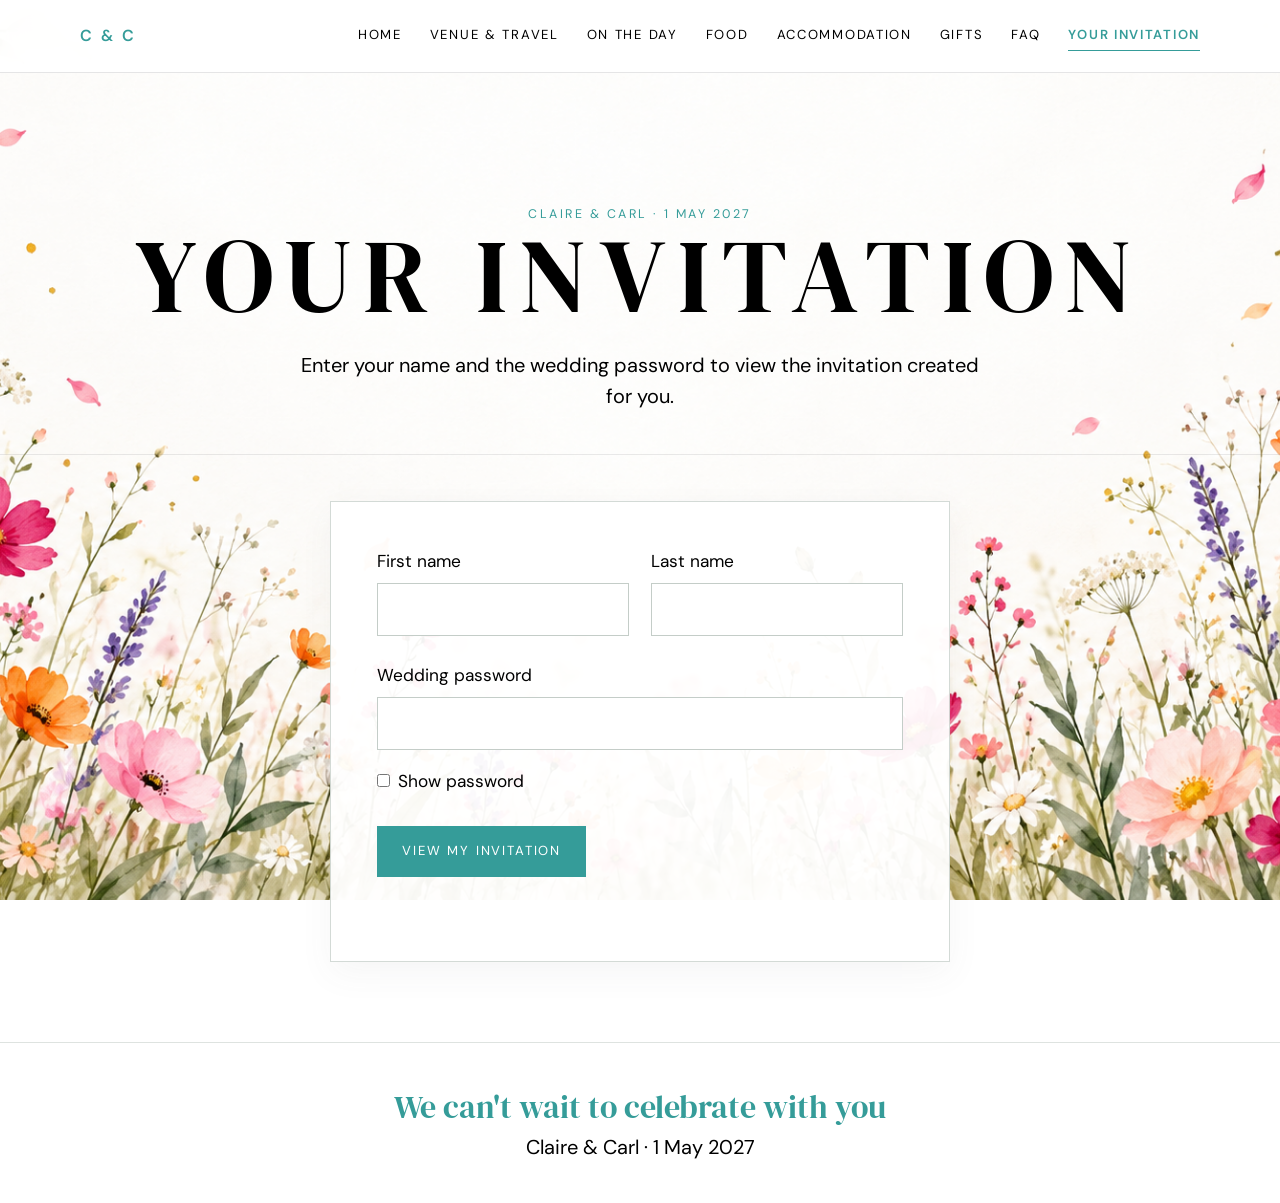
==== invitation/index.html @ d4957aa5 "Add files via upload" ====
<!doctype html>
<html lang="en">
<head>
  <meta charset="utf-8">
  <script>document.documentElement.classList.add('has-js');</script>
  <meta name="viewport" content="width=device-width, initial-scale=1">
  <meta name="description" content="Your invitation to Claire and Carl's wedding — 1 May 2027">
  <meta name="theme-color" content="#ffffff">
  <title>Your Invitation | Claire & Carl</title>

  <link rel="icon" href="/favicon.ico" sizes="any">
  <link rel="icon" type="image/png" sizes="32x32" href="/favicon-32x32.png">
  <link rel="icon" type="image/png" sizes="16x16" href="/favicon-16x16.png">
  <link rel="apple-touch-icon" href="/apple-touch-icon.png">

  <link rel="stylesheet" href="/styles.css">
  <script src="/script.js" defer></script>

  <style>
    [hidden] {
      display: none !important;
    }

    .invitation-page {
      overflow-x: hidden;
    }

    .invitation-login-hero {
      padding-bottom: 42px;
    }

    .invitation-login-wrap {
      width: min(620px, calc(100% - 36px));
      margin: 0 auto;
      padding: 46px 0 80px;
    }

    .login-card {
      border: 1px solid var(--line);
      background: rgba(255,255,255,.95);
      padding: clamp(26px, 5vw, 46px);
    }

    .login-card .rsvp-form {
      border-top: 0;
      padding-top: 0;
    }

    .password-visibility {
      display: inline-flex;
      align-items: center;
      gap: 8px;
      margin-top: 10px;
      color: var(--muted);
      font-size: .92rem;
      cursor: pointer;
      user-select: none;
    }

    .password-visibility input {
      width: auto;
      margin: 0;
    }

    .invitation-shell {
      width: min(920px, calc(100% - 36px));
      margin: 0 auto;
      padding: 54px 0 90px;
    }

    .guest-greeting {
      display: flex;
      justify-content: space-between;
      align-items: center;
      gap: 20px;
      margin-bottom: 18px;
    }

    .guest-greeting p {
      margin: 0;
      color: var(--muted);
    }

    .text-button {
      border: 0;
      border-bottom: 1px solid currentColor;
      background: transparent;
      color: var(--accent);
      padding: 2px 0;
      font: inherit;
      font-size: .9rem;
      cursor: pointer;
    }

    .invitation-card {
      position: relative;
      border: 1px solid var(--line);
      background: rgba(255,255,255,.95);
      padding: clamp(34px, 7vw, 76px) clamp(24px, 7vw, 70px);
      text-align: center;
      box-shadow: 0 18px 45px rgba(23,23,23,.05);
    }

    .invitation-card::before,
    .invitation-card::after {
      content: "";
      position: absolute;
      width: 76px;
      height: 1px;
      background: var(--accent);
      top: 34px;
    }

    .invitation-card::before {
      left: 34px;
    }

    .invitation-card::after {
      right: 34px;
    }

    .invitation-owner-label {
      margin: 0 0 14px;
      text-transform: uppercase;
      letter-spacing: .2em;
      font-size: .74rem;
    }

 .invitation-party {
  margin: 0;
  font-family: "Bebas Neue", Impact, sans-serif;
  font-size: clamp(2.6rem, 8vw, 5.4rem);
  line-height: .95;
  font-weight: 400;
  text-transform: uppercase;
}

   .invitation-script {
  margin: 14px 0 12px;
  font-family: "DM Serif Display", Georgia, serif;
  font-size: clamp(2.6rem, 7vw, 4.6rem);
  line-height: 1;
  font-weight: 400;
  font-style: italic;
  color: var(--accent);
}
  
   .invite-type-pill {
  display: inline-block;
  margin-top: 22px;
  background: var(--accent);
  color: #ffffff;
  border: 1px solid var(--accent);
  padding: 11px 20px 10px;
  text-transform: uppercase;
  letter-spacing: .14em;
  font-size: .86rem;
  font-weight: 600;
}

    .invitation-copy {
      max-width: 620px;
      margin: 24px auto 0;
      color: var(--muted);
      font-size: 1.12rem;
    }

    .invitation-date {
      margin: 24px 0 0;
      text-transform: uppercase;
      letter-spacing: .15em;
      font-size: 1rem;
    }

    .plans-grid {
      display: grid;
      grid-template-columns: repeat(3, 1fr);
      gap: 18px;
      margin-top: 24px;
    }

    .plan-card {
      border: 1px solid var(--line);
      padding: 24px;
      background: rgba(255,255,255,.94);
    }

    .plan-card p {
      margin: 0;
      color: var(--muted);
    }

    .plan-card strong {
      display: block;
      margin-top: 4px;
      font-size: 1.35rem;
      font-weight: 500;
      color: var(--ink);
    }

    .dashboard-section {
      padding-top: 58px;
    }

    .dashboard-section + .dashboard-section {
      margin-top: 56px;
      border-top: 1px solid var(--line);
    }

    /* Put saved RSVP status ahead of invitation details. */
    .invitation-shell.rsvp-first #rsvp-section {
      padding-top: 12px;
      margin-top: 0;
      border-top: 0;
    }


    .dashboard-section h2 {
      margin: 0 0 12px;
      font-family: "DM Serif Display", Georgia, serif;
      font-size: clamp(2.1rem, 5vw, 3.4rem);
      line-height: 1;
      font-weight: 400;
    }

    .dashboard-section > p {
      max-width: 680px;
      margin: 0;
      color: var(--muted);
    }

    .guest-list {
      list-style: none;
      padding: 0;
      margin: 28px 0 0;
      border-top: 1px solid var(--line);
    }

    .guest-list li {
      display: flex;
      justify-content: space-between;
      gap: 20px;
      padding: 16px 0;
      border-bottom: 1px solid var(--line);
    }

    .guest-list span:last-child {
      color: var(--muted);
      font-size: .9rem;
    }

    .rsvp-panel {
      margin-top: 30px;
      padding: clamp(24px, 5vw, 42px);
      border: 1px solid var(--line);
      background: rgba(255,255,255,.95);
    }

    .rsvp-panel .rsvp-form {
      border-top: 0;
      padding-top: 0;
    }

    .response-panel {
      margin-top: 30px;
      padding: clamp(26px, 5vw, 42px);
      background: var(--soft);
      border-left: 2px solid var(--accent);
    }

    .response-panel h3 {
      margin: 0 0 10px;
      font-family: "DM Serif Display", Georgia, serif;
      font-size: 2rem;
      font-weight: 400;
    }

    .response-panel p {
      margin: 8px 0 0;
    }

    .action-row {
      display: flex;
      flex-wrap: wrap;
      gap: 12px;
      margin-top: 26px;
    }

    .action-row .button,
    .action-row .map-link {
      margin-top: 0;
    }

    .button.secondary {
      background: transparent;
      color: var(--accent);
      border-color: var(--accent);
    }

    .button.secondary:hover {
      background: var(--accent);
      color: var(--paper-light);
    }

    .nav-invitation-priority {
      font-weight: 600;
    }

    /* Guests who declined only see their invitation and saved RSVP. */
    body.invitation-declined .site-header {
      display: none !important;
    }
    body.invitation-declined #rsvp-panel,
    body.invitation-declined #continue-page-button {
      display: none !important;
    }

    @media (max-width: 820px) {
      .plans-grid {
        grid-template-columns: 1fr;
      }

      .nav-links .nav-invitation-priority {
        order: -1;
      }

      .guest-greeting {
        align-items: flex-start;
        flex-direction: column;
      }
    }

    @media (max-width: 560px) {
      .invitation-login-wrap,
      .invitation-shell {
        width: min(100% - 28px, 920px);
      }

      .invitation-card::before,
      .invitation-card::after {
        width: 42px;
        top: 24px;
      }

      .invitation-card::before {
        left: 20px;
      }

      .invitation-card::after {
        right: 20px;
      }

      .guest-list li {
        flex-direction: column;
        gap: 2px;
      }
    }

    @media (prefers-reduced-motion: reduce) {
      html {
        scroll-behavior: auto;
      }

      *,
      *::before,
      *::after {
        animation-duration: .01ms !important;
        animation-iteration-count: 1 !important;
        transition-duration: .01ms !important;
      }
    }
    /* Invitation page typography */
.invitation-page {
  font-family: "DM Sans", Arial, sans-serif;
}

.invitation-page .page-hero h1,
.invitation-page .invitation-party,
.invitation-page .invitation-script,
.invitation-page .dashboard-section h2,
.invitation-page .response-panel h3 {
  font-family: "DM Serif Display", Georgia, serif;
}
  </style>
</head>

<body class="invitation-page theme-invitation">

  <header class="site-header">
    <nav class="nav" aria-label="Primary navigation">

      <a class="brand" href="/">C & C</a>

      <button
        class="menu-button"
        type="button"
        aria-expanded="false"
        aria-controls="primary-navigation">
        Menu
      </button>

     
<div class="nav-links" id="primary-navigation">
    <a href="/index.html">Home</a>
    <a href="/venue.html">Venue &amp; Travel</a>
    <a href="/on-the-day.html">On The Day</a>
    <a href="/food.html">Food</a>
    <a href="/accommodation.html">Accommodation</a>
    <a href="/gifts.html">Gifts</a>
    <a href="/faq.html">FAQ</a>
    <a href="/invitation/" id="invitation-nav-label" class="nav-invitation-priority" aria-current="page">Your Invitation</a>
</div>


    </nav>
  </header>

  <main>

    <div id="login-view">

      <section class="page-hero invitation-login-hero">
        <p class="eyebrow">Claire & Carl · 1 May 2027</p>
        <h1>Your Invitation</h1>
        <p>
          Enter your name and the wedding password to view the invitation
          created for you.
        </p>
      </section>

      <section class="invitation-login-wrap">

        <div class="login-card">

          <form id="invite-login" class="rsvp-form">

            <div class="form-grid">

              <div class="form-field">
                <label for="first-name">First name</label>
                <input
                  id="first-name"
                  type="text"
                  autocomplete="given-name"
                  required>
              </div>

              <div class="form-field">
                <label for="last-name">Last name</label>
                <input
                  id="last-name"
                  type="text"
                  autocomplete="family-name"
                  required>
              </div>

              <div class="form-field form-field-full">

                <label for="invite-password">Wedding password</label>

                <input
                  id="invite-password"
                  type="password"
                  autocomplete="current-password"
                  required>

                <label
                  class="password-visibility"
                  for="show-password">

                  <input
                    id="show-password"
                    type="checkbox">

                  <span>Show password</span>
                </label>

              </div>

            </div>

            <button
              class="submit-button"
              type="submit">
              View my invitation
            </button>

            <p
              id="login-status"
              class="password-error"
              aria-live="polite">
            </p>

          </form>

        </div>

      </section>

    </div>


    <section
      id="invitation-view"
      class="invitation-shell"
      hidden>

      <div class="guest-greeting">

        <p id="welcome-text"></p>

        <button
          id="sign-out-button"
          type="button"
          class="text-button">
          Not you? Sign out
        </button>

      </div>


      <article
        class="invitation-card"
        aria-labelledby="invitation-party">

        <p class="invitation-owner-label">
          This invitation belongs to
        </p>

        <h1
          id="invitation-party"
          class="invitation-party">
        </h1>

        <p class="invitation-script">
          You're invited!
        </p>

        <span
          id="invite-type-pill"
          class="invite-type-pill">
        </span>

        <p
          id="invitation-copy"
          class="invitation-copy">
        </p>

        <p class="invitation-date">
          Saturday · 1 May · 2027
        </p>

      </article>


      <div
        class="plans-grid"
        aria-label="Your wedding plans">

        <div class="plan-card">
          <p>Your invitation</p>
          <strong id="plan-invite-type"></strong>
        </div>

        <div class="plan-card">
          <p>Please arrive</p>
          <strong id="plan-arrival"></strong>
        </div>

        <div class="plan-card">
          <p>People invited</p>
          <strong id="plan-guest-count"></strong>
        </div>

      </div>


      <br>


      <section
        class="dashboard-section"
        aria-labelledby="included-heading">

        <p class="eyebrow">
          Your party
        </p>

        <h2 id="included-heading">
          Who is included
        </h2>

        <p>
          These are the people covered by this invitation.
        </p>

        <ul
          id="invited-guest-list"
          class="guest-list">
        </ul>

      </section>


      <section
        id="rsvp-section"
        class="dashboard-section"
        aria-labelledby="rsvp-heading">

        <p class="eyebrow">
          Your response
        </p>

        <h2 id="rsvp-heading">
          RSVP
        </h2>

        <p id="rsvp-intro">
          Please confirm who from your party will be joining us to celebrate
          by 1st February 2027. Change of plans? No worries at all - you’re
          welcome to pop back to this page and update your details anytime
          before the deadline.
        </p>


        <div
          id="rsvp-panel"
          class="rsvp-panel">

          <form
            id="rsvp-form"
            class="rsvp-form"
            action="https://api.carlandclaire.co.uk/rsvp"
            method="POST">

            <input
              type="hidden"
              name="_subject"
              value="New wedding RSVP">

            <input
              type="hidden"
              id="party-name"
              name="Invitation party">

            <input
              type="hidden"
              id="invite-type"
              name="Invite type">

            <input
              type="hidden"
              id="selected-guests"
              name="Guests attending">

            <input
              type="hidden"
              id="login-name"
              name="Logged in as">

            <input
              type="hidden"
              id="login-first-name"
              name="Logged in first name">

            <input
              type="hidden"
              id="session-token"
              name="Session token">

            <input
              type="hidden"
              id="submission-id"
              name="Submission ID">


            <div class="form-grid">

              <div class="form-field form-field-full">

                <label for="email">
                  Email address
                </label>

                <input
                  id="email"
                  name="Email"
                  type="email"
                  autocomplete="email"
                  required>

              </div>


              <fieldset class="form-field form-field-full">

                <legend>
                  Please confirm your attendance
                </legend>

                <label class="radio-option">

                  <input
                    type="radio"
                    name="Attending"
                    value="Yes"
                    required>

                  <span>Attending</span>

                </label>

                <label class="radio-option">

                  <input
                    type="radio"
                    name="Attending"
                    value="No"
                    required>

                  <span>Not attending</span>

                </label>

              </fieldset>


              <fieldset
                id="guest-fieldset"
                class="form-field form-field-full">

                <legend>
                  Who is this RSVP for?
                </legend>

                <p class="optional">
                  Please select everyone you are confirming for.
                </p>

                <div id="guest-options"></div>

              </fieldset>


              <div class="form-field form-field-full">

                <label for="dietary">
                  Dietary requirements or allergies
                </label>

                <textarea
                  id="dietary"
                  name="Dietary requirements"
                  rows="4"
                  placeholder="Known requirements will appear here automatically. You can edit them before submitting."></textarea>

              </div>


              <div class="form-field">

                <label for="phone">
                  Phone number
                  <span class="optional">(optional)</span>
                </label>

                <input
                  id="phone"
                  name="Phone number"
                  type="tel"
                  autocomplete="tel">

              </div>


              <div class="form-field form-field-full">

                <label for="message">
                  Message for Claire and Carl
                  <span class="optional">(optional)</span>
                </label>

                <textarea
                  id="message"
                  name="Message"
                  rows="4"></textarea>

              </div>

            </div>


            <button
              class="submit-button"
              type="submit">
              Send RSVP
            </button>

          </form>

        </div>


        <div
          id="response-panel"
          class="response-panel"
          hidden
          tabindex="-1"
          aria-live="polite">

          <h3 id="response-heading">
            Thank you!
          </h3>

          <p id="response-text"></p>

          <p id="response-follow-up">
            Your response has been sent.
          </p>

          <p class="optional" style="margin-top: 16px;">
            You should receive a confirmation email shortly.
            If you can't find it, please check your spam or junk folder.
          </p>

          <a id="continue-page-button" class="button secondary" href="/" hidden>
            Continue to the page you requested
          </a>

          <button
            id="edit-response-button"
            class="button secondary"
            type="button">
            Change this response
          </button>

        </div>

      </section>


      <section
        class="dashboard-section"
        aria-labelledby="useful-heading">

        <p class="eyebrow">
          Useful information
        </p>

        <h2 id="useful-heading">
          Plan your day
        </h2>

        <p>
          Everything else you need is still available across the wedding
          website.
        </p>

        <div class="action-row">

          <a
            class="button"
            href="/on-the-day.html">
            On the day
          </a>

          <a
            class="button"
            href="/venue.html">
            Venue & Travel
          </a>

          <a
            class="button"
            href="/faq.html">
            FAQs
          </a>

        </div>

      </section>

    </section>

  </main>


  <footer class="site-footer">

    <p class="footer-script">
      We can't wait to celebrate with you
    </p>

    <p>
      Claire & Carl · 1 May 2027
    </p>

  </footer>


  <script>

    const WORKER_LOGIN_URL =
      "https://api.carlandclaire.co.uk/login";

    const WORKER_RSVP_URL =
      "https://api.carlandclaire.co.uk/rsvp";

    const WORKER_INVITATION_URL =
      "https://api.carlandclaire.co.uk/invitation";

    const STORAGE_KEY =
      "carl-claire-your-invitation-v1";

    // Only accept a same-site return destination supplied by the access gate.
    function requestedReturnPath() {
      const raw = new URLSearchParams(window.location.search).get("next");
      if (!raw || !raw.startsWith("/") || raw.startsWith("//")) return null;
      try {
        const url = new URL(raw, window.location.origin);
        if (url.origin !== window.location.origin ||
            url.pathname.startsWith("/invitation")) return null;
        return url.pathname + url.search + url.hash;
      } catch {
        return null;
      }
    }

    function returnAfterRsvpIfAppropriate(data) {
      const destination = requestedReturnPath();
      if (!destination || !data?.rsvp || data.rsvp.attending === "No") return false;
      window.location.replace(destination);
      return true;
    }


    const INVITE_DETAILS = {

      Day: {
        label: "Day invitation",
        arrival: "1:00–1:30 PM",
        copy:
          "We would love you to join us for the ceremony and celebrate with us throughout the day and evening."
      },

      Evening: {
        label: "Evening invitation",
        arrival: "7:00 PM onwards",
        copy:
          "We would love you to join us for the evening celebration, with music, food and plenty of dancing."
      }

    };


    const UNIQUE_FIRST_NAMES = {
          "andrea": "pickering",
          "andrew": "barr",
          "anna": "desalvo",
          "anne": "wall",
          "anya": "pickering",
          "arwel": "williams",
          "ben": "unwin",
          "buster": "dickinson",
          "camilla": "dickinson",
          "carl": "potter",
          "carrie": "potter-williams",
          "daniel": "doughty",
          "darcie": "pickering",
          "debbie": "unwin",
          "eben": "howe",
          "eirlys": "potter",
          "ellen": "smith",
          "emily": "cotton",
          "erin": "jeffries",
          "evie-mair": "potter",
          "fiona": "potter",
          "frank": "dickinson",
          "gemma": "stokes",
          "harper": "unwin",
          "ian": "potter",
          "iris": "potter",
          "jamie": "unwin",
          "jane": "potter",
          "jean": "potter",
          "jody": "smith",
          "joe": "casey",
          "joel": "mcavenne",
          "julie": "bennett",
          "karen": "unwin",
          "kathryn": "potter",
          "katie": "davies",
          "kyle": "potter",
          "leonie": "fiveash",
          "lindsey": "norton",
          "lisa": "potter",
          "lizzie": "pidd",
          "marc": "tait",
          "mark": "potter",
          "matthew": "potter",
          "maxwell": "potter-williams",
          "mick": "potter",
          "neil": "perkins",
          "pat": "fidler",
          "pete": "owen",
          "phoebe": "potter",
          "richard": "unwin",
          "rowena": "doughty",
          "sally": "lebrun",
          "samuel": "unwin",
          "scott": "openshaw",
          "sid": "morris",
          "sioned": "perkins",
          "sophie": "norton",
          "stella": "wall",
          "summer": "wilson-williams",
          "thomas": "tracy",
          "tilly": "wynne-thompson",
          "tomos": "potter",
          "tony": "potter",
          "tristan": "pickering",
          "vicki": "lloyd",
          "will": "unwin",
          "zac": "gaskell"
    };


    const loginView =
      document.getElementById("login-view");

    const invitationView =
      document.getElementById("invitation-view");

    const loginForm =
      document.getElementById("invite-login");

    const firstNameInput =
      document.getElementById("first-name");

    const lastNameInput =
      document.getElementById("last-name");

    const passwordInput =
      document.getElementById("invite-password");

    const showPasswordToggle =
      document.getElementById("show-password");

    const loginStatus =
      document.getElementById("login-status");

    const signOutButton =
      document.getElementById("sign-out-button");

    const invitationNavLabel =
      document.getElementById("invitation-nav-label");


    const partyHeading =
      document.getElementById("invitation-party");

    const inviteTypePill =
      document.getElementById("invite-type-pill");

    const invitationCopy =
      document.getElementById("invitation-copy");

    const welcomeText =
      document.getElementById("welcome-text");

    const planInviteType =
      document.getElementById("plan-invite-type");

    const planArrival =
      document.getElementById("plan-arrival");

    const planGuestCount =
      document.getElementById("plan-guest-count");

    const invitedGuestList =
      document.getElementById("invited-guest-list");


    const rsvpPanel =
      document.getElementById("rsvp-panel");

    const rsvpIntro = document.getElementById("rsvp-intro");
    const originalRsvpIntro = rsvpIntro.textContent;

    const rsvpForm =
      document.getElementById("rsvp-form");

    const guestOptions =
      document.getElementById("guest-options");

    const guestFieldset =
      document.getElementById("guest-fieldset");

    const emailInput =
      document.getElementById("email");

    const dietaryTextarea =
      document.getElementById("dietary");

    const phoneInput =
      document.getElementById("phone");

    const messageInput =
      document.getElementById("message");

    const selectedGuestsInput =
      document.getElementById("selected-guests");

    const partyInput =
      document.getElementById("party-name");

    const inviteTypeInput =
      document.getElementById("invite-type");

    const loginNameInput =
      document.getElementById("login-name");

    const loginFirstNameInput =
      document.getElementById("login-first-name");

    const sessionTokenInput =
      document.getElementById("session-token");

    const submissionIdInput =
      document.getElementById("submission-id");

    const attendanceRadios =
      document.querySelectorAll(
        'input[name="Attending"]'
      );

    const responsePanel =
      document.getElementById("response-panel");

    const responseHeading =
      document.getElementById("response-heading");

    const responseText =
      document.getElementById("response-text");

    const responseFollowUp =
      document.getElementById("response-follow-up");

    const editResponseButton =
      document.getElementById("edit-response-button");

    const continuePageButton =
      document.getElementById("continue-page-button");

    const requestedPage = requestedReturnPath();
    if (requestedPage) {
      continuePageButton.href = requestedPage;
    }

    const rsvpSection = document.getElementById("rsvp-section");
    const invitationCard = invitationView.querySelector(".invitation-card");
    const usefulSection = document.getElementById("useful-heading").closest(".dashboard-section");

    function placeRsvpSectionFirst(hasResponded) {
      invitationView.classList.toggle("rsvp-first", Boolean(hasResponded));
      if (hasResponded) {
        // Keep the welcome/sign-out controls first, then the RSVP status.
        invitationView.insertBefore(rsvpSection, invitationCard);
      } else {
        // Keep the original invitation-first layout for guests yet to RSVP.
        invitationView.insertBefore(rsvpSection, usefulSection);
      }
    }


    // Declined parties can review their saved response, but cannot browse
    // the other pages or amend their RSVP. The Worker also enforces the lock.
    function applyDeclinedPageRestriction(data) {
      const declined = data?.rsvp?.attending === "No";
      document.body.classList.toggle("invitation-declined", declined);
      usefulSection.hidden = declined;
      continuePageButton.hidden = declined || !requestedPage;
      if (declined) {
        editResponseButton.hidden = true;
        rsvpPanel.hidden = true;
      }
    }

    let invitation = null;
    let dietaryWasEdited = false;


    showPasswordToggle.addEventListener(
      "change",
      () => {

        passwordInput.type =
          showPasswordToggle.checked
            ? "text"
            : "password";

      }
    );


    function thankYouFirstName(data) {

      if (data.loginFirstName) {

        const first =
          data.loginFirstName
            .trim()
            .split(/\s+/)[0];

        return first.replace(
          /\b[a-z]/g,
          letter => letter.toUpperCase()
        );

      }

      if (
        data.loginDisplayName ===
        "Auntie Pat"
      ) {
        return "Pat";
      }

      return (
        data.loginDisplayName || ""
      )
        .trim()
        .split(/\s+/)[0] || "there";

    }


    function titleCaseName(value) {

      return value
        .split("-")
        .map(
          part =>
            part
              ? part[0].toUpperCase() +
                part.slice(1)
              : part
        )
        .join("-");

    }


    function autofillLastName() {

      const firstName =
        firstNameInput.value
          .trim()
          .toLowerCase();

      const uniqueLastName =
        UNIQUE_FIRST_NAMES[firstName];


      if (uniqueLastName) {

        lastNameInput.value =
          titleCaseName(
            uniqueLastName
          );

        lastNameInput.dataset.autofilled =
          "true";

      } else if (
        lastNameInput.dataset.autofilled ===
        "true"
      ) {

        lastNameInput.value = "";

        lastNameInput.dataset.autofilled =
          "false";

      }

    }


    firstNameInput.addEventListener(
      "input",
      autofillLastName
    );

    firstNameInput.addEventListener(
      "change",
      autofillLastName
    );

    lastNameInput.addEventListener(
      "input",
      () => {

        lastNameInput.dataset.autofilled =
          "false";

      }
    );


    function rememberInvitation(data) {

      localStorage.setItem(
        STORAGE_KEY,
        JSON.stringify(data)
      );

    }


    function clearRememberedInvitation() {

      localStorage.removeItem(
        STORAGE_KEY
      );

    }


    function checkedGuestNames() {

      return [
        ...guestOptions.querySelectorAll(
          'input[type="checkbox"]:checked'
        )
      ]
        .map(input => input.value);

    }


    function updateSelectedGuests() {

      const names =
        checkedGuestNames();

      selectedGuestsInput.value =
        names.length
          ? names.join(", ")
          : "None";

    }


    function buildDietaryText() {

      const selectedNames =
        checkedGuestNames();

      const lines =
        invitation.guests

          .filter(
            guest =>
              selectedNames.includes(
                guest.name
              )
          )

          .filter(
            guest =>
              guest.dietary &&
              guest.dietary.toLowerCase() !==
                "none"
          )

          .map(
            guest =>
              `${guest.dietary} — ${guest.name}`
          );


      return lines.length
        ? lines.join("\n")
        : "None";

    }


    function updateDietary(
      force = false
    ) {

      if (
        !dietaryWasEdited ||
        force
      ) {

        dietaryTextarea.value =
          buildDietaryText();

        dietaryWasEdited =
          false;

      }

    }


    dietaryTextarea.addEventListener(
      "input",
      () => {

        dietaryWasEdited =
          true;

      }
    );


    function setGuestSelectionEnabled(
      enabled
    ) {

      guestOptions
        .querySelectorAll(
          'input[type="checkbox"]'
        )
        .forEach(input => {

          input.disabled =
            !enabled;

          if (!enabled) {
            input.checked = false;
          }

        });


      guestFieldset.hidden =
        !enabled;

      updateSelectedGuests();
      updateDietary(true);

    }


    function renderGuestOptions(data) {

      guestOptions.innerHTML =
        "";


      data.guests.forEach(
        (guest, index) => {

          const label =
            document.createElement(
              "label"
            );

          label.className =
            "radio-option";


          const checkbox =
            document.createElement(
              "input"
            );

          checkbox.type =
            "checkbox";

          checkbox.value =
            guest.name;

          checkbox.id =
            `invited-guest-${index}`;

          checkbox.checked =
            guest.name ===
            data.loginDisplayName;


          checkbox.addEventListener(
            "change",
            () => {

              updateSelectedGuests();
              updateDietary(true);

            }
          );


          const text =
            document.createElement(
              "span"
            );

          text.textContent =
            guest.personType ===
            "Child"

              ? `${guest.name} (child)`

              : guest.name;


          label.appendChild(
            checkbox
          );

          label.appendChild(
            text
          );

          guestOptions.appendChild(
            label
          );

        }
      );

    }


    function formatSavedDate(value) {

      if (!value) {
        return "";
      }


      const date =
        new Date(value);


      if (
        Number.isNaN(
          date.getTime()
        )
      ) {
        return "";
      }


      return new Intl.DateTimeFormat(
        "en-GB",
        {

          day: "numeric",
          month: "long",
          year: "numeric",
          hour: "2-digit",
          minute: "2-digit"

        }
      ).format(date);

    }


    function prefillSavedRsvp(saved) {

      if (!saved) {
        return;
      }


      emailInput.value =
        saved.email || "";

      phoneInput.value =
        saved.phone || "";

      messageInput.value =
        saved.message || "";


      attendanceRadios.forEach(
        radio => {

          radio.checked =
            radio.value ===
            saved.attending;

        }
      );


      const isAttending =
        saved.attending === "Yes";

      const savedGuests =
        new Set(
          saved.guests || []
        );


      guestOptions
        .querySelectorAll(
          'input[type="checkbox"]'
        )
        .forEach(input => {

          input.checked =
            isAttending &&
            savedGuests.has(
              input.value
            );

          input.disabled =
            !isAttending;

        });


      guestFieldset.hidden =
        !isAttending;


      selectedGuestsInput.value =
        isAttending &&
        savedGuests.size

          ? [
              ...savedGuests
            ].join(", ")

          : "None";


      dietaryTextarea.value =
        saved.dietary ||
        "None";

      dietaryWasEdited =
        true;

    }


    function showSavedRsvp(saved) {

      if (!saved) {
        return;
      }


      prefillSavedRsvp(
        saved
      );


      if (
        saved.attending ===
        "Yes"
      ) {

        const names =
          saved.guests || [];


        responseHeading.textContent =
          "You're attending";


        responseText.textContent =
          names.length === 1

            ? `${names[0]} is confirmed for the wedding.`

            : `${names.join(", ")} are confirmed for the wedding.`;


        responseFollowUp.textContent =
          `Your RSVP is saved${
            saved.updatedAt
              ? ` · Last updated ${formatSavedDate(saved.updatedAt)}`
              : ""
          }.`;

      } else {

        responseHeading.textContent =
          "Response received";


        responseText.textContent =
          "You've let us know that nobody from this invitation will be attending.";


        responseFollowUp.textContent =
          `Your RSVP is saved${
            saved.updatedAt
              ? ` · Last updated ${formatSavedDate(saved.updatedAt)}`
              : ""
          }.`;

      }


      editResponseButton.textContent =
        "Update RSVP";

      const declined = saved.attending === "No";
      editResponseButton.hidden = declined;
      rsvpIntro.textContent = declined
        ? "You have declined this invitation. This response is final. If your circumstances change, please contact Claire or Carl directly."
        : "Your RSVP is saved. If your plans change, you can update your response below.";

      rsvpPanel.hidden =
        true;

      responsePanel.hidden =
        false;

      continuePageButton.hidden = !requestedPage;

    }


    function renderInvitation(
      data,
      shouldRemember = true
    ) {

      invitation =
        data;

      placeRsvpSectionFirst(Boolean(data.rsvp));


      const details =
        INVITE_DETAILS[
          data.inviteType
        ] ||
        INVITE_DETAILS.Day;


      const guestCount =
        data.guests.length;


      welcomeText.textContent =
        `Welcome, ${data.loginDisplayName}. This is your personal wedding page.`;


      partyHeading.textContent =
        data.party;


      inviteTypePill.textContent =
        details.label;


      invitationCopy.textContent =
        details.copy;


      planInviteType.textContent =
        details.label;


      planArrival.textContent =
        details.arrival;


      planGuestCount.textContent =
        `${guestCount} ${
          guestCount === 1
            ? "person"
            : "people"
        }`;


      invitationNavLabel.textContent =
        "View Your Plans";


      invitedGuestList.innerHTML =
        "";


      data.guests.forEach(
        guest => {

          const item =
            document.createElement(
              "li"
            );

          const name =
            document.createElement(
              "span"
            );

          const type =
            document.createElement(
              "span"
            );


          name.textContent =
            guest.name;


          type.textContent =
            guest.personType ===
            "Child"

              ? "Child"

              : "Adult";


          item.appendChild(
            name
          );

          item.appendChild(
            type
          );

          invitedGuestList.appendChild(
            item
          );

        }
      );


      partyInput.value =
        data.party;

      inviteTypeInput.value =
        data.inviteType;

      loginNameInput.value =
        data.loginDisplayName;

      loginFirstNameInput.value =
        thankYouFirstName(data);

      sessionTokenInput.value =
        data.sessionToken || "";


      renderGuestOptions(
        data
      );

      updateSelectedGuests();

      updateDietary(true);


      if (data.rsvp) {

        showSavedRsvp(
          data.rsvp
        );

      } else {

        rsvpForm.reset();


        partyInput.value =
          data.party;

        inviteTypeInput.value =
          data.inviteType;

        loginNameInput.value =
          data.loginDisplayName;

        loginFirstNameInput.value =
          thankYouFirstName(data);

        sessionTokenInput.value =
          data.sessionToken || "";

        submissionIdInput.value =
          "";


        renderGuestOptions(
          data
        );

        updateSelectedGuests();

        updateDietary(true);


        responsePanel.hidden =
          true;

        rsvpPanel.hidden =
          false;

        editResponseButton.textContent =
          "Change this response";
        editResponseButton.hidden = false;
        rsvpIntro.textContent = originalRsvpIntro;

      }


      loginView.hidden =
        true;

      invitationView.hidden =
        false;

      applyDeclinedPageRestriction(data);


      if (shouldRemember) {

        rememberInvitation(
          data
        );

      }

    }


    loginForm.addEventListener(
      "submit",
      async event => {

        event.preventDefault();


        loginStatus.textContent =
          "";


        const submitButton =
          loginForm.querySelector(
            'button[type="submit"]'
          );


        const originalText =
          submitButton.textContent;


        submitButton.disabled =
          true;


        submitButton.textContent =
          "Finding your invitation…";


        try {

          const response =
            await fetch(
              WORKER_LOGIN_URL,
              {

                method: "POST",

                headers: {

                  "Content-Type":
                    "application/json",

                  "Accept":
                    "application/json"

                },

                cache:
                  "no-store",

                body:
                  JSON.stringify({

                    firstName:
                      firstNameInput.value,

                    lastName:
                      lastNameInput.value,

                    password:
                      document.getElementById(
                        "invite-password"
                      ).value

                  })

              }
            );


          if (!response.ok) {

            throw new Error(
              "Login failed"
            );

          }


          const data =
            await response.json();


          if (!data.loginFirstName) {

            data.loginFirstName =
              firstNameInput.value.trim();

          }


          renderInvitation(
            data
          );

          // Guests who already responded continue to their original page.
          if (returnAfterRsvpIfAppropriate(data)) return;

          invitationView.scrollIntoView({
            block: "start"
          });


        } catch {

          loginStatus.textContent =
            "We couldn't find a matching invitation. Check the spelling of your first and last name and make sure the wedding password is exactly right.";


        } finally {

          submitButton.disabled =
            false;

          submitButton.textContent =
            originalText;

        }

      }
    );


    signOutButton.addEventListener(
      "click",
      () => {

        clearRememberedInvitation();


        invitation =
          null;

        document.body.classList.remove("invitation-declined");
        usefulSection.hidden = false;
        placeRsvpSectionFirst(false);


        invitationView.hidden =
          true;

        loginView.hidden =
          false;


        invitationNavLabel.textContent =
          "Your Invitation";


        loginForm.reset();


        passwordInput.type =
          "password";


        showPasswordToggle.checked =
          false;


        rsvpForm.reset();


        responsePanel.hidden =
          true;

        rsvpPanel.hidden =
          false;


        lastNameInput.dataset.autofilled =
          "false";


        firstNameInput.focus();


        window.scrollTo({
          top: 0,
          behavior: "smooth"
        });

      }
    );


    attendanceRadios.forEach(
      radio => {

        radio.addEventListener(
          "change",
          () => {

            setGuestSelectionEnabled(
              radio.value ===
              "Yes"
            );


            if (
              radio.value ===
              "No"
            ) {

              selectedGuestsInput.value =
                "None";

              dietaryTextarea.value =
                "None";

              dietaryWasEdited =
                false;

            }

          }
        );

      }
    );


    rsvpForm.addEventListener(
      "submit",
      async event => {

        event.preventDefault();


        const attendanceChoice =
          document.querySelector(
            'input[name="Attending"]:checked'
          );


        if (
          attendanceChoice?.value ===
          "Yes" &&
          checkedGuestNames().length === 0
        ) {

          alert(
            "Please select at least one person you are confirming for."
          );


          guestFieldset.scrollIntoView({
            behavior: "smooth",
            block: "center"
          });


          return;

        }


        if (
          !dietaryTextarea.value.trim()
        ) {

          dietaryTextarea.value =
            "None";

        }


        if (
          !submissionIdInput.value
        ) {

          submissionIdInput.value =
            crypto.randomUUID();

        }


        const submitButton =
          rsvpForm.querySelector(
            'button[type="submit"]'
          );


        const originalText =
          submitButton.textContent;


        submitButton.disabled =
          true;


        submitButton.textContent =
          "Sending RSVP…";


        try {

          const response =
            await fetch(
              rsvpForm.action,
              {

                method:
                  "POST",

                body:
                  new FormData(
                    rsvpForm
                  ),

                headers: {
                  "Accept":
                    "application/json"
                }

              }
            );


          const result =
            await response
              .json()
              .catch(
                () => ({})
              );


          if (!response.ok) {

            throw new Error(
              result.error ||
              "Submission failed"
            );

          }


          if (result.rsvp) {

            invitation.rsvp = result.rsvp;
            rememberInvitation(invitation);

            // A declined response can no longer be edited.
            editResponseButton.hidden = result.rsvp.attending === "No";
            if (result.rsvp.attending === "No") {
              rsvpIntro.textContent =
                "You have declined this invitation. This response is final. If your circumstances change, please contact Claire or Carl directly.";
            }
          }

          // Keep the confirmation visible; offer a link back to the requested page.
          continuePageButton.hidden = !requestedPage;


          const confirmedNames =
            checkedGuestNames();


          responseHeading.textContent =
            result.isUpdate

              ? `Thanks, ${thankYouFirstName(invitation)} — your RSVP has been updated!`

              : `Thank you, ${thankYouFirstName(invitation)}!`;


          responseText.textContent =
            attendanceChoice.value ===
            "Yes"

              ? confirmedNames.length === 1

                ? `We've recorded that ${confirmedNames[0]} will be attending.`

                : `We've recorded that ${confirmedNames.join(", ")} will be attending.`

              : "We've recorded that nobody from this invitation will be attending.";


          if (
            result.confirmationEmailSent ===
            false
          ) {

            responseFollowUp.textContent =
              "Your RSVP is saved, but we couldn't send your confirmation email. You do not need to submit it again.";

          } else if (
            result.isUpdate
          ) {

            responseFollowUp.textContent =
              attendanceChoice.value ===
              "Yes"

                ? "Your updated response is saved. We can't wait to celebrate with you!"

                : "Your updated response is saved. Thank you for letting us know.";

          } else {

            responseFollowUp.textContent =
              attendanceChoice.value ===
              "Yes"

                ? "Your response has been sent. We can't wait to celebrate with you!"

                : "Your response has been sent. Thank you for letting us know.";

          }


          rsvpPanel.hidden =
            true;

          responsePanel.hidden =
            false;

          placeRsvpSectionFirst(true);
          applyDeclinedPageRestriction(invitation);
          if (attendanceChoice.value === "Yes") {
            rsvpIntro.textContent = "Your RSVP is saved. If your plans change, you can update your response below.";
          }

          responsePanel.focus();


          responsePanel.scrollIntoView({
            behavior: "smooth",
            block: "center"
          });


        } catch (error) {

          alert(
            error.message ||
            "Your RSVP could not be sent. Please check your connection and try again. Nothing you entered has been lost."
          );


        } finally {

          submitButton.disabled =
            false;

          submitButton.textContent =
            originalText;

        }

      }
    );


    editResponseButton.addEventListener(
      "click",
      () => {

        // UI defence in depth; the Worker also rejects changes to declines.
        if (invitation?.rsvp?.attending === "No") return;

        submissionIdInput.value =
          "";


        if (
          invitation?.rsvp
        ) {

          prefillSavedRsvp(
            invitation.rsvp
          );

        }


        responsePanel.hidden =
          true;

        rsvpPanel.hidden =
          false;


        rsvpPanel.scrollIntoView({
          behavior: "smooth",
          block: "start"
        });

      }
    );


    async function restoreRememberedInvitation() {

      const rememberedInvitation =
        localStorage.getItem(
          STORAGE_KEY
        );


      if (!rememberedInvitation) {
        return;
      }


      let savedInvitation;


      try {

        savedInvitation =
          JSON.parse(
            rememberedInvitation
          );


        if (
          !savedInvitation.sessionToken
        ) {

          throw new Error(
            "Old invitation session"
          );

        }


      } catch {

        clearRememberedInvitation();

        return;

      }


      try {

        const response =
          await fetch(
            WORKER_INVITATION_URL,
            {

              method:
                "POST",

              headers: {

                "Content-Type":
                  "application/json",

                "Accept":
                  "application/json"

              },

              cache:
                "no-store",

              body:
                JSON.stringify({

                  sessionToken:
                    savedInvitation.sessionToken

                })

            }
          );


        if (
          response.status ===
          401
        ) {

          clearRememberedInvitation();

          return;

        }


        if (!response.ok) {

          throw new Error(
            "Could not refresh invitation"
          );

        }


        const refreshedInvitation =
          await response.json();


        renderInvitation(
          refreshedInvitation,
          false
        );


        rememberInvitation(
          refreshedInvitation
        );

        returnAfterRsvpIfAppropriate(refreshedInvitation);

      } catch {

        // Do not trust stale browser data when the live RSVP check fails.
        loginView.hidden = false;
        invitationView.hidden = true;
        loginStatus.textContent =
          "We couldn't check your invitation right now. Please reload this page and try again.";

      }

    }


    restoreRememberedInvitation();

  </script>

</body>
</html>
---- styles.css ----
@import url('https://fonts.googleapis.com/css2?family=Bebas+Neue&family=DM+Sans:wght@400;500;600;700&family=DM+Serif+Display:ital@0;1&display=swap');

:root {
  --paper: #ffffff;
  --paper-light: #ffffff;
  --ink: #000000;
  --muted: #000000;
  --line: rgba(72, 101, 84, .24);
  --soft: #dfe7e6;
  --accent: #359c99;
  --accent-bright: #52b5b1;
  --coral: #da534c;
  --gold: #e5bb60;
  --sage: #798678;
  --teal: #359c99;
  --leaf: #486554;
  --blue: #7f9fc9;
  --max-width: 1120px;
}

* { box-sizing: border-box; }

html { scroll-behavior: smooth; }

body {
  margin: 0;
  background: var(--paper-light);
  color: var(--ink);
  font-family: "DM Sans", Arial, sans-serif;
  font-size: 20px;
  line-height: 1.55;
}

a { color: inherit; }

.site-header {
  position: sticky;
  top: 0;
  z-index: 20;
  background: rgba(255, 253, 249, .95);
  border-bottom: 1px solid rgba(23, 23, 23, .12);
  backdrop-filter: blur(10px);
}

.nav {
  width: min(var(--max-width), calc(100% - 32px));
  margin: 0 auto;
  min-height: 72px;
  display: flex;
  align-items: center;
  justify-content: space-between;
  gap: 24px;
}

.brand {
  text-decoration: none;
  text-transform: uppercase;
  letter-spacing: .16em;
  font-size: 1rem;
}

.nav-links {
  display: flex;
  align-items: center;
  gap: 28px;
}

.nav-links a {
  text-decoration: none;
  text-transform: uppercase;
  letter-spacing: .13em;
  font-size: .82rem;
  padding: 4px 0;
  border-bottom: 1px solid transparent;
}

.nav-links a:hover,
.nav-links a[aria-current="page"] {
  border-bottom-color: var(--ink);
}

.menu-button {
  display: none;
  border: 0;
  background: transparent;
  font: inherit;
  cursor: pointer;
  text-transform: uppercase;
  letter-spacing: .12em;
}

.hero {
  min-height: calc(100vh - 72px);
  display: grid;
  place-items: center;
  padding: 56px 20px;
}

.hero-card {
  width: min(760px, 100%);
  text-align: center;
  position: relative;
  padding: 56px 44px 60px;
}

.hero-card::before,
.hero-card::after {
  content: "";
  position: absolute;
  width: 90px;
  height: 1px;
  background: var(--ink);
  top: 50%;
}

.hero-card::before { left: -20px; }
.hero-card::after { right: -20px; }

.kicker {
  text-transform: uppercase;
  letter-spacing: .24em;
  font-size: .78rem;
  margin: 0 0 22px;
}

.display {
  font-family: "DM Serif Display", Georgia, serif;
  margin: 0;
  font-size: clamp(4.5rem, 13vw, 8.5rem);
  line-height: .8;
  font-weight: 400;
  text-transform: uppercase;
  letter-spacing: .08em;
}

.script {
  display: block;
  font-family: "DM Serif Display", Georgia, serif;
  font-size: clamp(3.5rem, 9vw, 6.2rem);
  line-height: .8;
  font-weight: 400;
  margin: 18px 0 10px;
  text-transform: none;
  letter-spacing: 0;
}

.names {
  font-family: "DM Serif Display", Georgia, serif;
  margin: 30px 0 6px;
  font-size: clamp(2rem, 5vw, 3.6rem);
  text-transform: uppercase;
  letter-spacing: .12em;
  font-weight: 400;
}

.date {
  margin: 0;
  text-transform: uppercase;
  letter-spacing: .18em;
  font-size: 1.2rem;
}

.scroll-note {
  margin-top: 40px;
  font-family: "DM Serif Display", Georgia, serif;
  font-size: 2rem;
}

.page-hero {
  padding: 110px 20px 70px;
  text-align: center;
  border-bottom: 1px solid var(--line);
}

.page-hero h1 {
  font-family: "DM Serif Display", Georgia, serif;
  margin: 0;
  text-transform: uppercase;
  letter-spacing: .12em;
  font-weight: 400;
  font-size: clamp(3.2rem, 9vw, 6.5rem);
  line-height: 1;
}

.page-hero p {
  margin: 22px auto 0;
  max-width: 680px;
  color: var(--muted);
}

.section {
  width: min(var(--max-width), calc(100% - 36px));
  margin: 0 auto;
  padding: 80px 0;
}

.section.narrow {
  width: min(760px, calc(100% - 36px));
}

.eyebrow {
  margin: 0 0 10px;
  text-transform: uppercase;
  letter-spacing: .2em;
  font-size: .78rem;
}

.section-title {
  font-family: "DM Serif Display", Georgia, serif;
  margin: 0 0 24px;
  font-size: clamp(2.2rem, 5vw, 4rem);
  line-height: 1;
  font-weight: 400;
}

.lead {
  font-size: 1.28rem;
  color: var(--muted);
}

.details-grid {
  display: grid;
  grid-template-columns: repeat(3, 1fr);
  gap: 22px;
  margin-top: 42px;
}

.detail-card,
.hotel-card {
  border: 1px solid var(--line);
  padding: 30px;
  background: rgba(255,255,255,.35);
}

.detail-card h2,
.hotel-card h2 {
  font-family: "DM Serif Display", Georgia, serif;
  margin: 0 0 8px;
  font-weight: 500;
  font-size: 1.65rem;
}

.detail-card p,
.hotel-card p {
  margin: 0;
  color: var(--muted);
}

.timeline {
  display: grid;
  gap: 0;
  margin-top: 42px;
  border-top: 1px solid var(--line);
}

.timeline-item {
  display: grid;
  grid-template-columns: 150px 1fr;
  gap: 28px;
  padding: 22px 0;
  border-bottom: 1px solid var(--line);
}

.timeline-time {
  text-transform: uppercase;
  letter-spacing: .12em;
  font-size: .9rem;
}

.map-link,
.button {
  display: inline-block;
  margin-top: 24px;
  border: 1px solid var(--ink);
  padding: 11px 20px;
  text-decoration: none;
  text-transform: uppercase;
  letter-spacing: .14em;
  font-size: .8rem;
  transition: .2s ease;
}

.map-link:hover,
.button:hover {
  background: var(--ink);
  color: var(--paper);
}

.hotel-grid {
  display: grid;
  grid-template-columns: repeat(3, 1fr);
  gap: 22px;
  margin-top: 38px;
}

.hotel-meta {
  margin-top: 18px !important;
  font-size: .95rem;
}

.notice {
  margin-top: 40px;
  padding: 22px 24px;
  background: var(--soft);
  border-left: 2px solid var(--accent);
}

.faq-list {
  border-top: 1px solid var(--line);
  margin-top: 40px;
}

.faq-item {
  border-bottom: 1px solid var(--line);
}

.faq-question {
  width: 100%;
  text-align: left;
  border: 0;
  background: transparent;
  padding: 24px 0;
  font: inherit;
  font-size: 1.35rem;
  cursor: pointer;
  display: flex;
  justify-content: space-between;
  gap: 20px;
}

.faq-answer {
  display: none;
  padding: 0 0 24px;
  color: var(--muted);
}

.faq-item.open .faq-answer { display: block; }
.faq-icon { transition: transform .2s ease; }
.faq-item.open .faq-icon { transform: rotate(45deg); }

.site-footer {
  border-top: 1px solid var(--line);
  padding: 40px 20px;
  text-align: center;
}

.site-footer p {
  margin: 0;
}

.footer-script {
  font-family: "DM Serif Display", Georgia, serif;
  font-size: 2rem;
}

.password-screen {
  position: fixed;
  inset: 0;
  z-index: 1000;
  display: grid;
  place-items: center;
  background: var(--paper);
  padding: 20px;
}

.password-card {
  width: min(480px, 100%);
  text-align: center;
  border: 1px solid var(--line);
  padding: 44px 34px;
}

.password-card h1 {
  font-family: "DM Serif Display", Georgia, serif;
  margin: 0 0 8px;
  font-size: 2.4rem;
  font-weight: 400;
  text-transform: uppercase;
  letter-spacing: .12em;
}

.password-card p {
  margin: 0 0 26px;
  color: var(--muted);
}

.password-form {
  display: grid;
  gap: 12px;
}

.password-form input {
  width: 100%;
  border: 1px solid var(--ink);
  background: transparent;
  padding: 13px 14px;
  font: inherit;
  font-size: 1rem;
}

.password-form button {
  border: 1px solid var(--ink);
  background: var(--ink);
  color: var(--paper);
  padding: 13px 14px;
  font: inherit;
  text-transform: uppercase;
  letter-spacing: .15em;
  cursor: pointer;
}

.password-error {
  min-height: 1.5em;
  color: #8c2f2f !important;
  margin: 8px 0 0 !important;
}

.hidden { display: none !important; }

@media (max-width: 820px) {
  .menu-button { display: block; }

  .nav-links {
    position: absolute;
    top: 72px;
    left: 0;
    right: 0;
    display: none;
    flex-direction: column;
    align-items: flex-start;
    gap: 0;
    background: var(--paper);
    border-bottom: 1px solid var(--line);
    padding: 10px 20px 18px;
  }

  .nav-links.open { display: flex; }
  .nav-links a { width: 100%; padding: 12px 0; }

  .details-grid,
  .hotel-grid { grid-template-columns: 1fr; }

  .hero-card::before,
  .hero-card::after { display: none; }
}

@media (max-width: 560px) {
  body { font-size: 18px; }
  .hero-card { padding: 34px 8px; }

  .timeline-item {
    grid-template-columns: 1fr;
    gap: 5px;
  }
}

.rsvp-form {
  border-top: 1px solid var(--line);
  padding-top: 38px;
}

.form-grid {
  display: grid;
  grid-template-columns: repeat(2, 1fr);
  gap: 26px 22px;
}

.form-field {
  display: grid;
  gap: 8px;
}

.form-field-full {
  grid-column: 1 / -1;
}

.form-field label,
.form-field legend {
  font-size: 1.08rem;
}

.form-field input,
.form-field textarea {
  width: 100%;
  border: 1px solid var(--line);
  border-radius: 0;
  background: rgba(255,255,255,.45);
  color: var(--ink);
  padding: 13px 14px;
  font: inherit;
  font-size: 1rem;
}

.form-field input:focus,
.form-field textarea:focus {
  outline: 1px solid var(--ink);
  outline-offset: 2px;
}

.form-field textarea {
  resize: vertical;
}

.form-field fieldset,
fieldset.form-field {
  border: 0;
  padding: 0;
  margin: 0;
}

.radio-option {
  display: flex;
  align-items: center;
  gap: 10px;
  width: fit-content;
  cursor: pointer;
}

.radio-option input {
  width: auto;
  accent-color: var(--ink);
}

.optional {
  color: var(--muted);
  font-size: .9rem;
}

.submit-button {
  margin-top: 32px;
  border: 1px solid var(--ink);
  background: var(--ink);
  color: var(--paper);
  padding: 14px 24px;
  font: inherit;
  text-transform: uppercase;
  letter-spacing: .14em;
  font-size: .82rem;
  cursor: pointer;
}

.submit-button:hover {
  background: transparent;
  color: var(--ink);
}

@media (max-width: 620px) {
  .form-grid {
    grid-template-columns: 1fr;
  }

  .form-field {
    grid-column: 1 / -1;
  }
}

.section-heading-row {
  display: flex;
  justify-content: space-between;
  align-items: end;
  gap: 32px;
  margin-bottom: 32px;
}

.gallery-intro {
  max-width: 430px;
  color: var(--muted);
}

.photo-grid {
  column-count: 3;
  column-gap: 20px;
  width: 100%;
}

.photo-card {
  display: inline-block;
  width: 100%;
  margin: 0 0 20px;
  break-inside: avoid;
}

.photo-card img {
  display: block;
  width: 100%;
  height: auto;
  border: 1px solid var(--line);
}

@media (max-width: 900px) {
  .photo-grid {
    column-count: 2;
  }
}

@media (max-width: 600px) {
  .photo-grid {
    column-count: 1;
  }
}

.travel-grid {
  display: grid;
  grid-template-columns: repeat(2, 1fr);
  gap: 22px;
  margin-top: 36px;
}

.travel-card {
  border: 1px solid var(--line);
  padding: 30px;
}

.travel-card h2 {
  font-family: "DM Serif Display", Georgia, serif;
  margin: 0 0 10px;
  font-size: 1.65rem;
  font-weight: 500;
}

.travel-card p {
  color: var(--muted);
}

.gift-placeholder {
  margin-top: 42px;
  padding: 34px;
  border: 1px solid var(--line);
  text-align: center;
  background: var(--soft);
}

.gift-placeholder h3 {
  font-family: "DM Serif Display", Georgia, serif;
  margin: 0 0 8px;
  font-size: 2rem;
  font-weight: 400;
}

@media (max-width: 760px) {
  .section-heading-row {
    display: block;
  }

  .photo-grid,
  .travel-grid {
    grid-template-columns: 1fr;
  }
}

/* ================================================================
   Illustrated wildflower theme — August 2026
   One shared background, pigeon-flower palette, no hero imagery
   ================================================================ */

body {
  position: relative;
  isolation: isolate;
  background: #fff;
  color: var(--ink);
}

body::before {
  content: "";
  position: fixed;
  inset: 0;
  z-index: -2;
  pointer-events: none;
  background-color: #fff;
  background-image: url("/images/theme/wildflower-meadow-background.png");
  background-repeat: no-repeat;
  background-position: center bottom;
  background-size: cover;
}

.site-header {
  background: rgba(255, 255, 255, .96);
  border-bottom-color: rgba(82, 85, 90, .15);
  -webkit-backdrop-filter: blur(12px);
  backdrop-filter: blur(12px);
}

.brand {
  color: var(--accent);
  font-weight: 600;
}

.nav-links a:hover,
.nav-links a[aria-current="page"] {
  color: var(--accent);
  border-bottom-color: var(--accent);
}

.hero,
.page-hero {
  position: relative;
  isolation: isolate;
  overflow: visible;
  background: transparent;
}

.hero::before,
.hero::after,
.page-hero::before,
.page-hero::after {
  content: none !important;
  display: none !important;
}

.page-hero {
  border-bottom-color: rgba(82, 85, 90, .12);
}

.hero-card {
  background: rgba(255, 255, 255, .90);
  border: 1px solid rgba(82, 85, 90, .15);
  box-shadow: 0 20px 60px rgba(82, 85, 90, .08);
  -webkit-backdrop-filter: blur(6px);
  backdrop-filter: blur(6px);
}

.hero-card::before,
.hero-card::after {
  background: var(--accent);
}

.kicker,
.eyebrow,
.script,
.footer-script,
.scroll-note {
  color: var(--accent);
}

.page-hero p {
  color: var(--ink);
  text-shadow: 0 1px 12px rgba(255, 255, 255, .95);
}

.section-surface,
.surface-ivory,
.surface-blush,
.surface-lilac,
.surface-sage,
.surface-peach,
.surface-gold {
  --section-bg: rgba(255, 255, 255, .91);
  background: rgba(255, 255, 255, .91);
  box-shadow: none;
  clip-path: none;
  border-radius: 2px;
  -webkit-backdrop-filter: blur(4px);
  backdrop-filter: blur(4px);
}

.detail-card,
.hotel-card,
.travel-card,
.gift-placeholder,
.login-card,
.invitation-card,
.plan-card,
.rsvp-panel {
  background: rgba(255, 255, 255, .95);
  border-color: rgba(72, 101, 84, .22);
  box-shadow: 0 12px 32px rgba(82, 85, 90, .055);
}

.notice,
.response-panel {
  background: rgba(229, 187, 96, .15);
  border-left-color: var(--accent);
}

.map-link,
.button,
.submit-button,
.password-form button {
  border-color: var(--accent);
  background: var(--accent);
  color: #fff;
}

.map-link:hover,
.button:hover,
.submit-button:hover,
.password-form button:hover {
  background: #fff;
  color: var(--accent);
}

.text-button {
  color: var(--accent);
}

.form-field input,
.form-field textarea,
.password-form input {
  background: rgba(255, 255, 255, .97);
  border-color: rgba(72, 101, 84, .32);
}

.form-field input:focus,
.form-field textarea:focus,
.password-form input:focus {
  outline-color: var(--teal);
}

.radio-option input,
.password-visibility input {
  accent-color: var(--accent);
}

.faq-question:hover {
  color: var(--accent);
}

.site-footer {
  background: rgba(255, 255, 255, .94);
  border-top-color: rgba(72, 101, 84, .18);
  -webkit-backdrop-filter: blur(5px);
  backdrop-filter: blur(5px);
}

.password-screen {
  background: rgba(255, 255, 255, .78);
  -webkit-backdrop-filter: blur(3px);
  backdrop-filter: blur(3px);
}

.password-card {
  background: rgba(255, 255, 255, .96);
  border-color: rgba(72, 101, 84, .22);
  box-shadow: 0 20px 60px rgba(82, 85, 90, .08);
}

body.theme-invitation main {
  min-height: calc(100vh - 72px);
  background: transparent;
}

body.theme-invitation .page-hero {
  background: transparent;
}

body.theme-invitation .dashboard-section {
  padding: 42px clamp(22px, 4vw, 42px);
  background: rgba(255, 255, 255, .94);
  border: 1px solid rgba(72, 101, 84, .18);
  box-shadow: 0 12px 32px rgba(82, 85, 90, .045);
  -webkit-backdrop-filter: blur(4px);
  backdrop-filter: blur(4px);
}

body.theme-invitation .dashboard-section + .dashboard-section {
  margin-top: 28px;
  border-top: 1px solid rgba(72, 101, 84, .18);
}

body.theme-invitation .guest-greeting {
  padding: 12px 18px;
  background: rgba(255, 255, 255, .93);
  border: 1px solid rgba(72, 101, 84, .16);
}

@media (max-width: 820px) {
  .nav-links {
    background: rgba(255, 255, 255, .99);
  }

  body::before {
    background-size: auto 100%;
    background-position: center bottom;
  }

  .section-surface,
  .surface-ivory,
  .surface-blush,
  .surface-lilac,
  .surface-sage,
  .surface-peach,
  .surface-gold {
    background: rgba(255, 255, 255, .94);
  }
}

/* ---------------------------------------------------------------
   Motion: dissolve/reveal as content moves through the viewport
   --------------------------------------------------------------- */

.scroll-reveal,
.image-dissolve {
  will-change: opacity, transform, filter;
  transition:
    opacity .78s cubic-bezier(.2,.7,.2,1),
    transform .9s cubic-bezier(.2,.7,.2,1),
    filter .85s ease;
}

.has-js .scroll-reveal {
  opacity: 0;
  transform: translateY(24px);
  filter: blur(4px);
}

.has-js .scroll-reveal.is-visible {
  opacity: 1;
  transform: translateY(0);
  filter: blur(0);
}

.has-js .image-dissolve {
  opacity: .08;
  transform: translateY(26px) scale(.985);
  filter: blur(13px) saturate(.82);
}

.has-js .image-dissolve.is-visible {
  opacity: 1;
  transform: translateY(0) scale(1);
  filter: blur(0) saturate(1);
}

/* ---------------------------------------------------------------
   Page-to-page fade transition
   --------------------------------------------------------------- */

body {
  transition: opacity .30s ease, filter .30s ease;
}

.has-js body:not(.page-ready) {
  opacity: 0;
}

.has-js body.page-ready {
  opacity: 1;
  filter: none;
}

.has-js body.page-leaving {
  opacity: 0;
  filter: blur(3px);
  pointer-events: none;
}

@view-transition {
  navigation: auto;
}

::view-transition-old(root) {
  animation: wedding-page-out .28s ease both;
}

::view-transition-new(root) {
  animation: wedding-page-in .38s ease both;
}

@keyframes wedding-page-out {
  to { opacity: 0; filter: blur(3px); }
}

@keyframes wedding-page-in {
  from { opacity: 0; filter: blur(3px); }
  to { opacity: 1; filter: none; }
}

@media (max-width: 820px) {
  .nav-links {
    background: rgba(255, 255, 255, .99);
  }

  .hero::before,
  .page-hero::before {
    background-position: center;
  }
}

@media (prefers-reduced-motion: reduce) {
  html { scroll-behavior: auto; }

  body,
  .scroll-reveal,
  .image-dissolve,
  .hero::before,
  .page-hero::before {
    transition: none !important;
    animation: none !important;
  }

  .has-js body:not(.page-ready),
  .has-js body.page-leaving,
  .has-js .scroll-reveal,
  .has-js .image-dissolve {
    opacity: 1 !important;
    transform: none !important;
    filter: none !important;
  }
}

@media (prefers-reduced-transparency: reduce) {
  .site-header,
  .hero-card {
    -webkit-backdrop-filter: none;
    backdrop-filter: none;
  }
}

/* -------------------------------------------------------
   PREZOLA LIVE GIFT LIST
   ------------------------------------------------------- */

.prezola-section {
  width: min(1500px, calc(100% - 2rem));
  margin-inline: auto;
}

.prezola-header {
  display: flex;
  align-items: end;
  justify-content: space-between;
  gap: 2rem;
  margin-bottom: 1.25rem;
}

.prezola-header > div {
  max-width: 760px;
}

.prezola-frame-wrap {
  width: 100%;
  overflow: hidden;
  background: #fff;
  border: 1px solid rgba(52, 74, 65, .18);
  border-radius: 18px;
  box-shadow: 0 12px 34px rgba(43, 54, 55, .08);
}

.prezola-frame {
  display: block;
  width: 100%;
  height: 1450px;
  border: 0;
  background: #fff;
}

.prezola-fallback {
  margin-top: .9rem;
  text-align: center;
  font-size: .95rem;
}

.prezola-fallback a {
  font-weight: 700;
}

@media (max-width: 820px) {
  .prezola-section {
    width: min(100% - 1rem, 1500px);
  }

  .prezola-header {
    align-items: stretch;
    flex-direction: column;
    gap: 1rem;
  }

  .prezola-header .button {
    align-self: flex-start;
  }

  .prezola-frame-wrap {
    border-radius: 12px;
  }

  .prezola-frame {
    height: 1250px;
  }
}

/* Gallery captions */

.photo-card {
  background: rgba(255, 255, 255, .96);
}

.photo-caption {
  margin: 0;
  padding: 11px 13px 12px;
  border: 1px solid var(--line);
  border-top: 0;
  color: var(--muted);
  background: rgba(255, 255, 255, .97);
  font-size: .94rem;
  line-height: 1.45;
  text-align: center;
}

.photo-caption:empty {
  display: none;
}

.photo-card:has(.photo-caption:not(:empty)) img {
  border-bottom: 0;
}

@media (max-width: 600px) {
  .photo-caption {
    padding: 10px 12px 11px;
    font-size: .9rem;
  }
}

/* On The Day – Entertainment */

.entertainment-grid {
  display: grid;
  grid-template-columns: repeat(2, minmax(0, 1fr));
  gap: 28px;
  margin-top: 34px;
}

.entertainment-card {
  overflow: hidden;
  background: rgba(255, 255, 255, 0.96);
  border: 1px solid var(--line);
  border-radius: 18px;
}

.entertainment-image {
  display: block;
  width: 100%;
  aspect-ratio: 1 / 1;
  object-fit: cover;
}

.entertainment-content {
  padding: 26px;
}

.entertainment-content h2 {
  font-family: "DM Serif Display", Georgia, serif;
  margin-top: 4px;
}

.entertainment-times {
  margin-top: 22px;
  font-weight: 700;
}

.social-links {
  display: flex;
  flex-wrap: wrap;
  gap: 16px;
  margin-top: 22px;
}

.social-link {
  display: inline-flex;
  align-items: center;
  gap: 8px;
  margin-top: 18px;
  font-weight: 700;
  text-decoration: none;
}

.social-link:hover {
  text-decoration: underline;
}

.social-icon {
  width: 20px;
  height: 20px;
  object-fit: contain;
}

@media (max-width: 760px) {
  .entertainment-grid {
    grid-template-columns: 1fr;
  }

  .entertainment-content {
    padding: 22px;
  }
}

.page-hero .eyebrow,
.page-hero .kicker {
  color: var(--accent);
}

.faq-section {
  padding-top: 0;
}

/* ==========================================================
   HOMEPAGE RSVP BUTTON
   Matches the existing wedding website button styling
   ========================================================== */

.home-rsvp-button {
  display: inline-flex;
  align-items: center;
  justify-content: center;
  margin: 24px auto 18px;
  padding: 14px 24px;
  background: var(--accent);
  color: #ffffff;
  border: 1px solid var(--accent);
  border-radius: 0;
  font-family: "DM Sans", Arial, sans-serif;
  font-size: .82rem;
  font-weight: 400;
  line-height: 1.55;
  letter-spacing: .14em;
  text-transform: uppercase;
  text-decoration: none;
  transition: background-color .2s ease, color .2s ease;
}

.home-rsvp-button:hover,
.home-rsvp-button:focus-visible {
  background: #ffffff;
  color: var(--accent);
  transform: none;
}

.home-rsvp-button[hidden] {
  display: none !important;
}

/* Append these rules to the END of your existing styles.css.
   Do not replace the rest of your stylesheet. */
html.guest-auth-pending body {
  visibility: hidden !important;
}

/* The old site-wide password screen is superseded by the guest login. */
.password-screen {
  display: none !important;
}

/* Teal hyperlinks within page content only */
main a:not(.btn):not(.button) {
  color: #359c99;
  text-decoration: none;
}

main a:not(.btn):not(.button):hover {
  color: #287d7a;
  text-decoration: none;
}
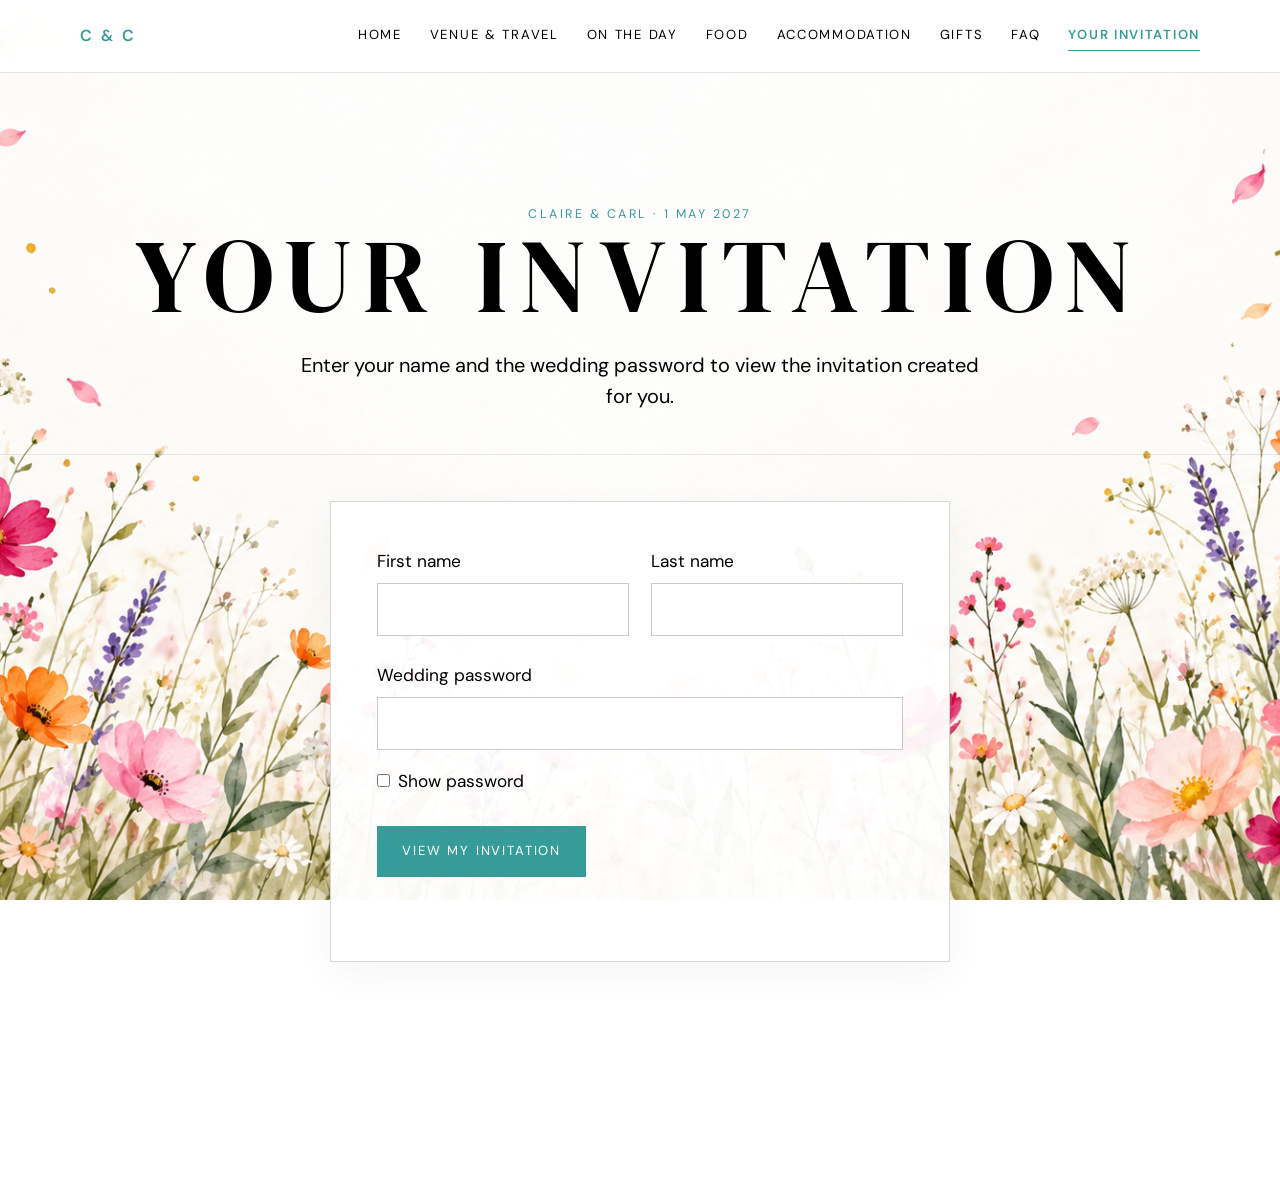
==== commit b9073b89: "Add files via upload" ====
--- a/invitation/index.html
+++ b/invitation/index.html
@@ -69,17 +69,35 @@
       padding: 54px 0 90px;
     }
 
-    .guest-greeting {
+    /* Personalised welcome panel */
+    .invitation-page .guest-greeting {
       display: flex;
       justify-content: space-between;
       align-items: center;
       gap: 20px;
-      margin-bottom: 18px;
-    }
-
-    .guest-greeting p {
+      background: #d9f0ed;
+      border: 2px solid #359c99;
+      border-left: 6px solid #359c99;
+      border-radius: 8px;
+      padding: 28px;
+      margin-bottom: 30px;
+      box-shadow: 0 5px 18px rgba(53, 156, 153, 0.12);
+    }
+
+    .invitation-page .guest-greeting p {
       margin: 0;
-      color: var(--muted);
+      color: #263c3a;
+      font-size: 1.15rem;
+      line-height: 1.6;
+    }
+
+    .invitation-page .guest-greeting strong {
+      font-weight: 700;
+      color: #287d7a;
+    }
+
+    #invitation-view {
+      scroll-margin-top: 120px;
     }
 
     .text-button {
@@ -331,31 +349,41 @@
       }
     }
 
-    @media (max-width: 560px) {
-      .invitation-login-wrap,
-      .invitation-shell {
-        width: min(100% - 28px, 920px);
-      }
-
-      .invitation-card::before,
-      .invitation-card::after {
-        width: 42px;
-        top: 24px;
-      }
-
-      .invitation-card::before {
-        left: 20px;
-      }
-
-      .invitation-card::after {
-        right: 20px;
-      }
-
-      .guest-list li {
-        flex-direction: column;
-        gap: 2px;
-      }
-    }
+@media (max-width: 560px) {
+  .invitation-login-wrap,
+  .invitation-shell {
+    width: min(100% - 28px, 920px);
+  }
+
+  .guest-greeting {
+    padding: 22px 20px;
+    gap: 14px;
+  }
+
+  .guest-greeting p {
+    font-size: 1rem;
+    line-height: 1.6;
+  }
+
+  .invitation-card::before,
+  .invitation-card::after {
+    width: 42px;
+    top: 24px;
+  }
+
+  .invitation-card::before {
+    left: 20px;
+  }
+
+  .invitation-card::after {
+    right: 20px;
+  }
+
+  .guest-list li {
+    flex-direction: column;
+    gap: 2px;
+  }
+}
 
     @media (prefers-reduced-motion: reduce) {
       html {
@@ -1746,8 +1774,16 @@
         data.guests.length;
 
 
-      welcomeText.textContent =
-        `Welcome, ${data.loginDisplayName}. This is your personal wedding page.`;
+welcomeText.replaceChildren();
+
+const guestName = document.createElement("strong");
+guestName.textContent = data.loginDisplayName;
+
+welcomeText.append(
+  document.createTextNode("Welcome, "),
+  guestName,
+  document.createTextNode(". This is your personal wedding page.")
+);
 
 
       partyHeading.textContent =
@@ -2032,8 +2068,9 @@
           if (returnAfterRsvpIfAppropriate(data)) return;
 
           invitationView.scrollIntoView({
-            block: "start"
-          });
+  block: "start",
+  behavior: "smooth"
+});
 
 
         } catch {
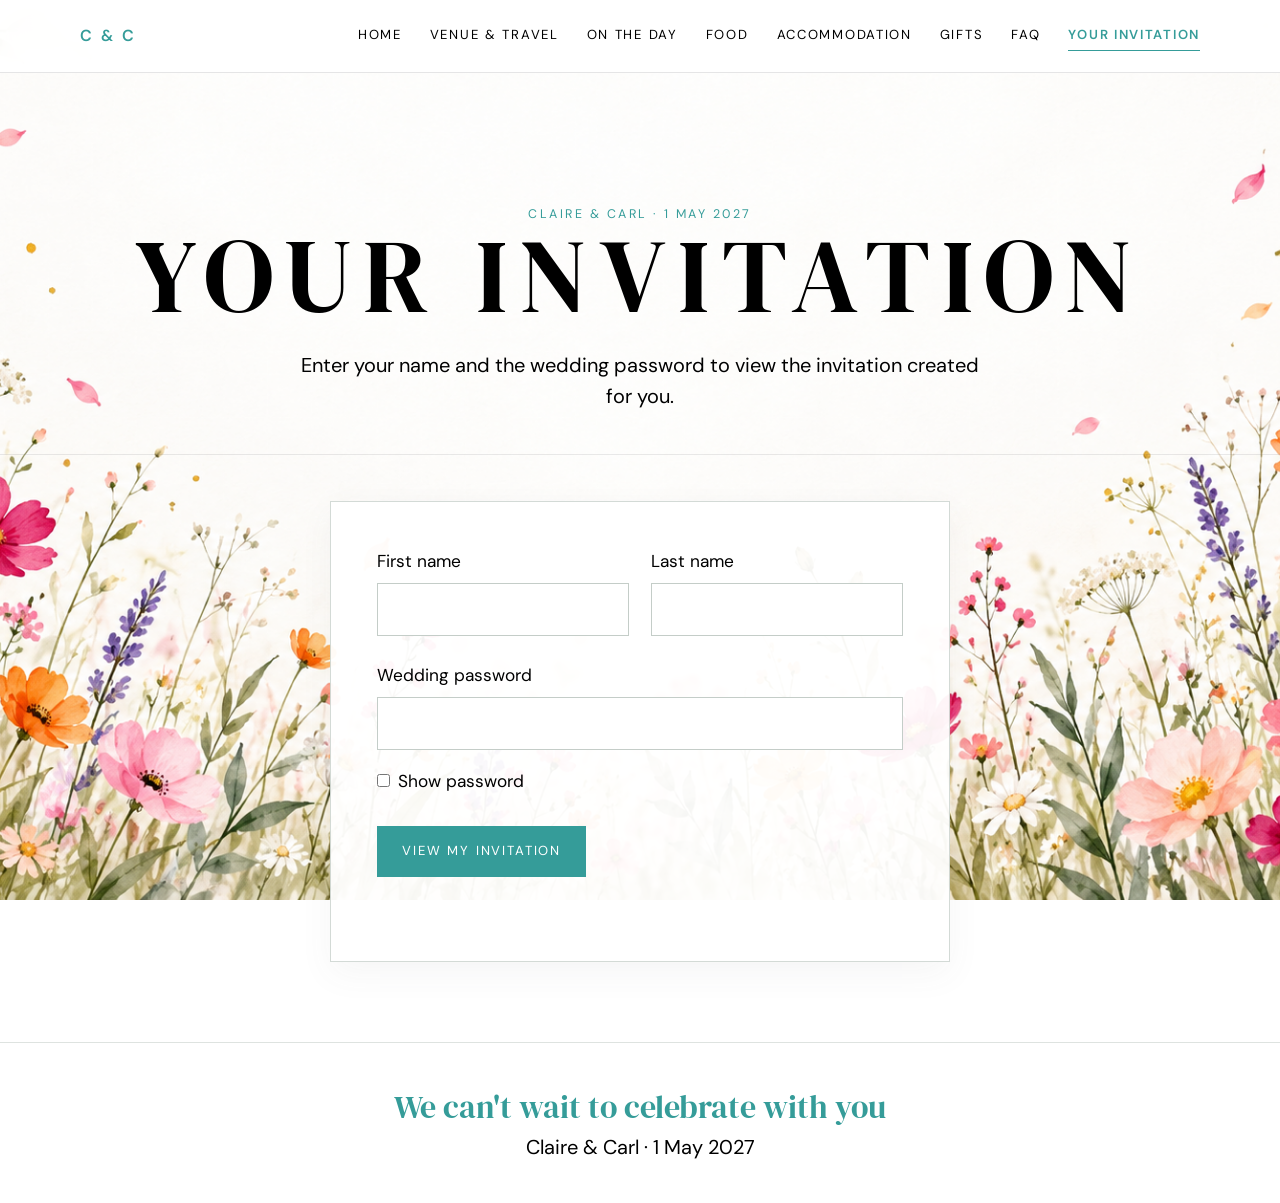
==== commit 88689e36: "Add files via upload" ====
--- a/invitation/index.html
+++ b/invitation/index.html
@@ -75,13 +75,14 @@
       justify-content: space-between;
       align-items: center;
       gap: 20px;
-      background: #d9f0ed;
+      background: #bfe7e3 !important;
+      background-image: none !important;
       border: 2px solid #359c99;
       border-left: 6px solid #359c99;
       border-radius: 8px;
       padding: 28px;
       margin-bottom: 30px;
-      box-shadow: 0 5px 18px rgba(53, 156, 153, 0.12);
+      box-shadow: 0 5px 18px rgba(53, 156, 153, 0.18);
     }
 
     .invitation-page .guest-greeting p {
